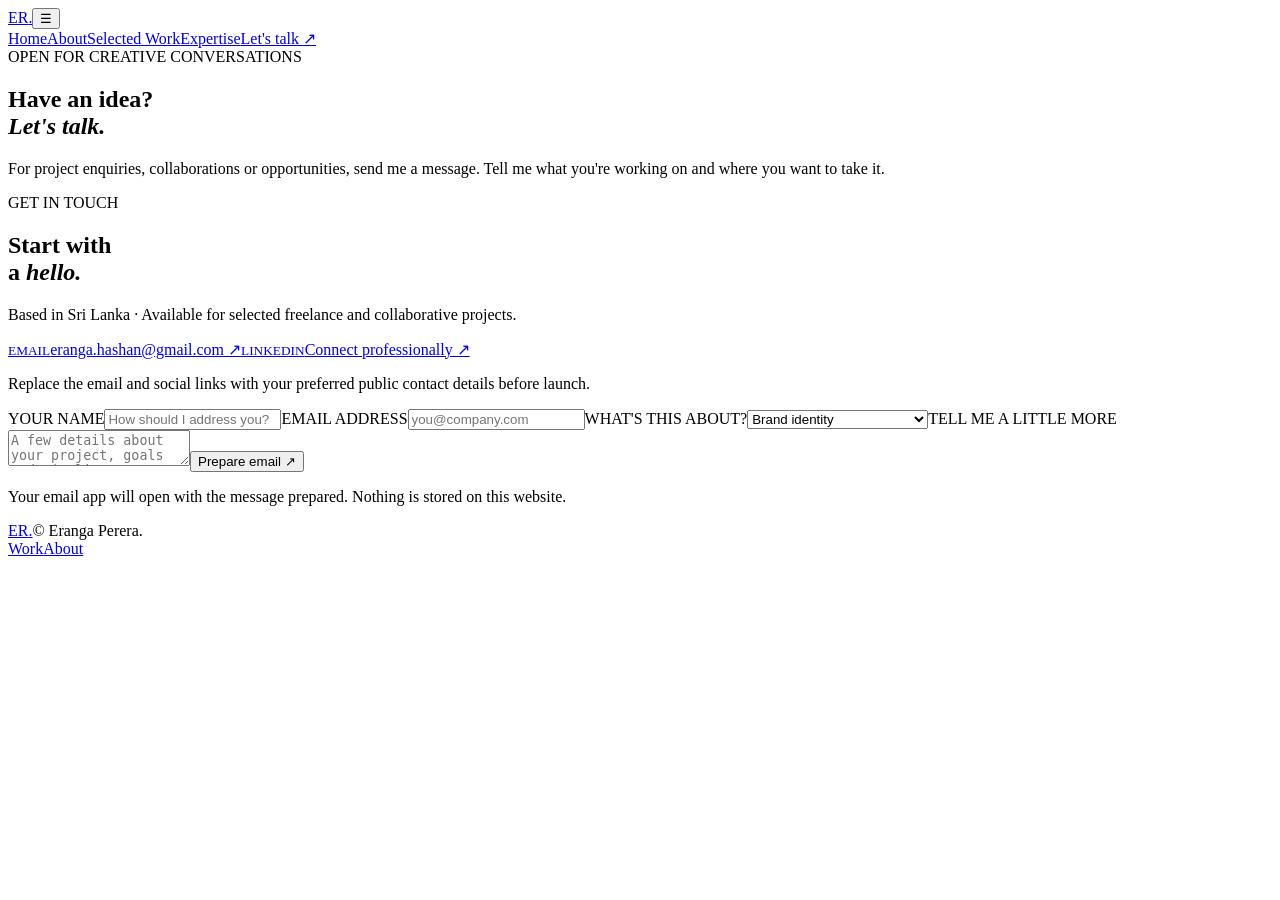
==== portfolio/contact.html @ 8f81b71a "Create Eranga Perera personal portfolio website" ====
<!doctype html><html lang="en"><head><meta charset="utf-8"><meta name="viewport" content="width=device-width,initial-scale=1"><meta name="theme-color" content="#08090b"><title>Contact — Eranga Perera</title><link rel="stylesheet" href="https://fonts.googleapis.com/css2?family=DM+Sans:wght@400;500;600;700&family=Space+Grotesk:wght@400;500;600;700&display=swap"><link rel="stylesheet" href="assets/css/portfolio.css"></head><body><header class="header"><div class="container nav"><a class="wordmark" href="index.html">ER<span>.</span></a><button class="menu" aria-label="Toggle navigation">☰</button><nav class="navlinks"><a href="index.html">Home</a><a href="about.html">About</a><a href="work.html">Selected Work</a><a href="services.html">Expertise</a><a class="nav-contact active" href="contact.html">Let's talk <span>↗</span></a></nav></div></header><main><section class="page-hero"><div class="container"><div class="eyebrow">OPEN FOR CREATIVE CONVERSATIONS</div><h1>Have an idea?<br><em>Let's talk.</em></h1><p class="intro">For project enquiries, collaborations or opportunities, send me a message. Tell me what you're working on and where you want to take it.</p></div></section><section class="section"><div class="container contact-grid"><div><div class="eyebrow">GET IN TOUCH</div><h2>Start with<br>a <em>hello.</em></h2><p class="muted">Based in Sri Lanka · Available for selected freelance and collaborative projects.</p><div class="contact-links"><a href="mailto:eranga.hashan@gmail.com"><small>EMAIL</small><span>eranga.hashan@gmail.com ↗</span></a><a href="https://www.linkedin.com/" target="_blank" rel="noreferrer"><small>LINKEDIN</small><span>Connect professionally ↗</span></a></div><p class="disclaimer">Replace the email and social links with your preferred public contact details before launch.</p></div><form class="contact-form" id="contactForm"><label for="name">YOUR NAME</label><input id="name" name="name" required placeholder="How should I address you?"><label for="email">EMAIL ADDRESS</label><input id="email" name="email" type="email" required placeholder="you@company.com"><label for="subject">WHAT'S THIS ABOUT?</label><select id="subject" name="subject"><option>Brand identity</option><option>Graphic design / campaign</option><option>Motion graphics / video</option><option>Website / digital design</option><option>Collaboration / opportunity</option><option>Something else</option></select><label for="message">TELL ME A LITTLE MORE</label><textarea id="message" name="message" required placeholder="A few details about your project, goals and timeline..."></textarea><button class="btn" type="submit">Prepare email ↗</button><p class="form-note" id="formNote">Your email app will open with the message prepared. Nothing is stored on this website.</p></form></div></section></main><footer><div class="container footer"><a class="wordmark" href="index.html">ER<span>.</span></a><span>© <b data-year></b> Eranga Perera.</span><div><a href="work.html">Work</a><a href="about.html">About</a></div></div></footer><script src="assets/js/portfolio.js"></script></body></html>
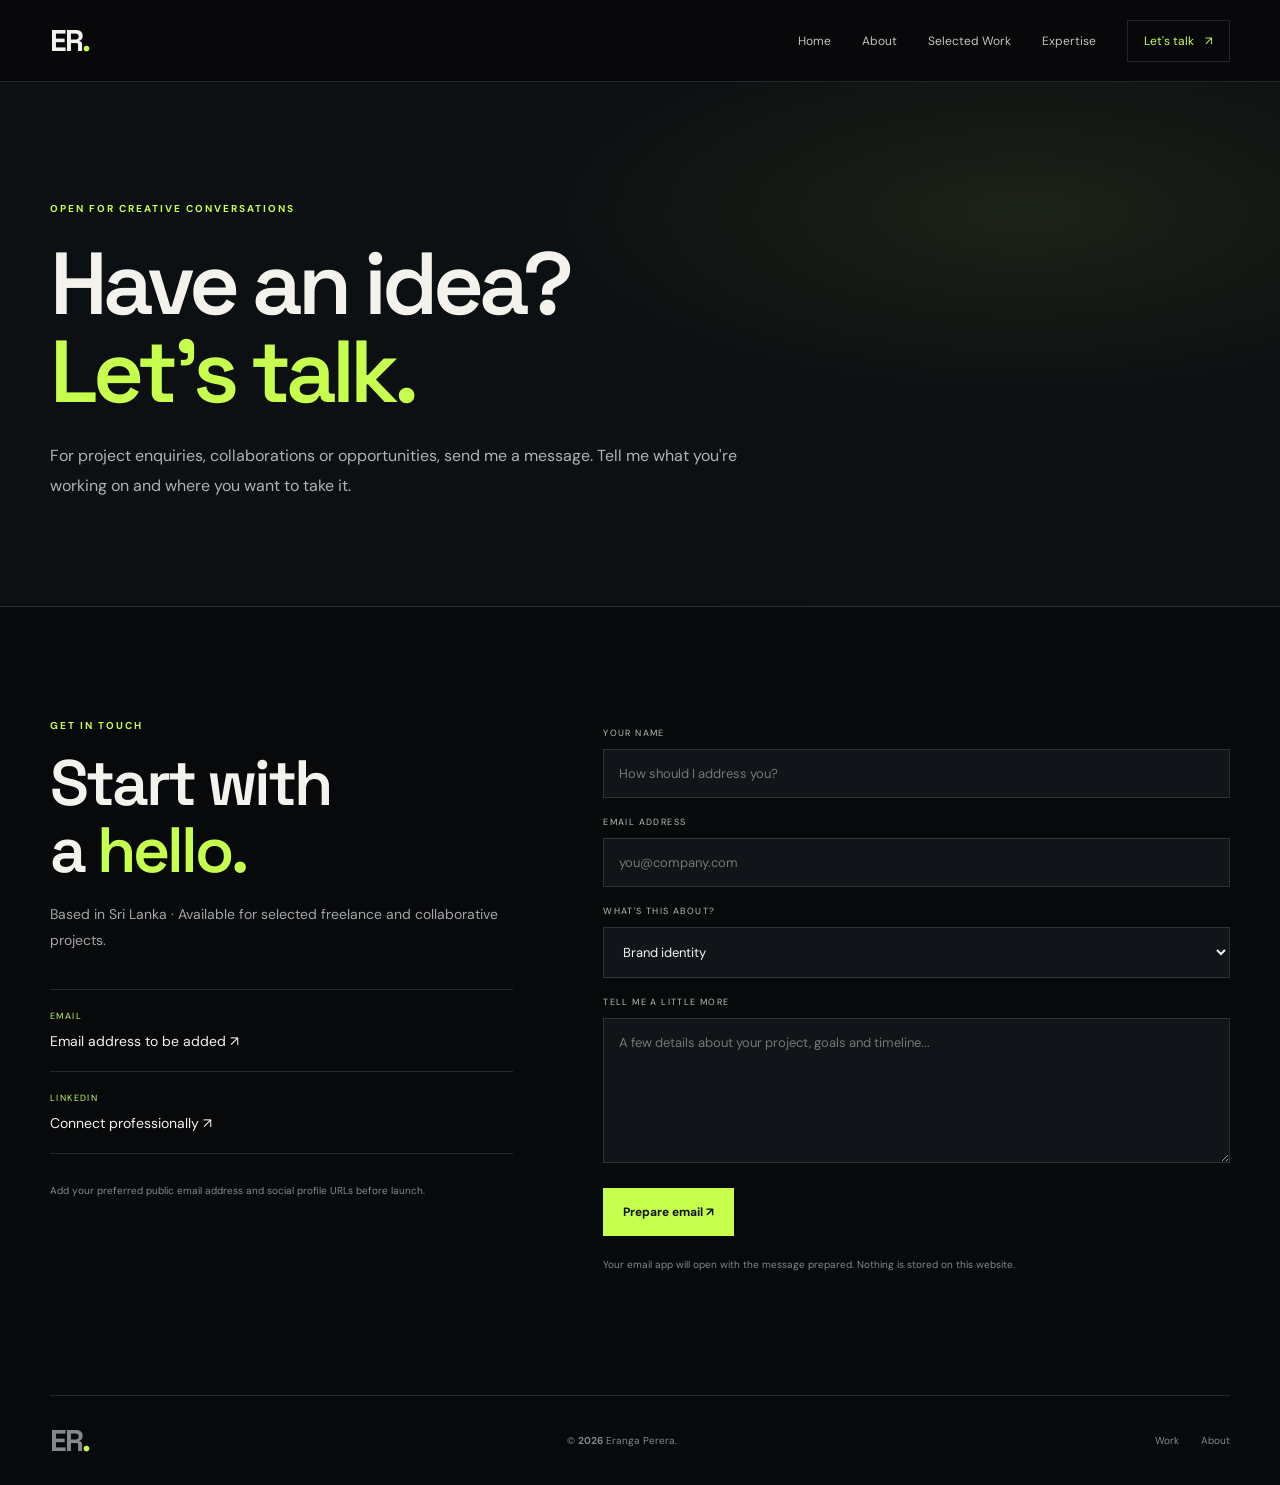
==== commit aaadd6d5: "Remove unconfirmed contact details from portfolio" ====
--- a/portfolio/contact.html
+++ b/portfolio/contact.html
@@ -1 +1 @@
-<!doctype html><html lang="en"><head><meta charset="utf-8"><meta name="viewport" content="width=device-width,initial-scale=1"><meta name="theme-color" content="#08090b"><title>Contact — Eranga Perera</title><link rel="stylesheet" href="https://fonts.googleapis.com/css2?family=DM+Sans:wght@400;500;600;700&family=Space+Grotesk:wght@400;500;600;700&display=swap"><link rel="stylesheet" href="assets/css/portfolio.css"></head><body><header class="header"><div class="container nav"><a class="wordmark" href="index.html">ER<span>.</span></a><button class="menu" aria-label="Toggle navigation">☰</button><nav class="navlinks"><a href="index.html">Home</a><a href="about.html">About</a><a href="work.html">Selected Work</a><a href="services.html">Expertise</a><a class="nav-contact active" href="contact.html">Let's talk <span>↗</span></a></nav></div></header><main><section class="page-hero"><div class="container"><div class="eyebrow">OPEN FOR CREATIVE CONVERSATIONS</div><h1>Have an idea?<br><em>Let's talk.</em></h1><p class="intro">For project enquiries, collaborations or opportunities, send me a message. Tell me what you're working on and where you want to take it.</p></div></section><section class="section"><div class="container contact-grid"><div><div class="eyebrow">GET IN TOUCH</div><h2>Start with<br>a <em>hello.</em></h2><p class="muted">Based in Sri Lanka · Available for selected freelance and collaborative projects.</p><div class="contact-links"><a href="mailto:eranga.hashan@gmail.com"><small>EMAIL</small><span>eranga.hashan@gmail.com ↗</span></a><a href="https://www.linkedin.com/" target="_blank" rel="noreferrer"><small>LINKEDIN</small><span>Connect professionally ↗</span></a></div><p class="disclaimer">Replace the email and social links with your preferred public contact details before launch.</p></div><form class="contact-form" id="contactForm"><label for="name">YOUR NAME</label><input id="name" name="name" required placeholder="How should I address you?"><label for="email">EMAIL ADDRESS</label><input id="email" name="email" type="email" required placeholder="you@company.com"><label for="subject">WHAT'S THIS ABOUT?</label><select id="subject" name="subject"><option>Brand identity</option><option>Graphic design / campaign</option><option>Motion graphics / video</option><option>Website / digital design</option><option>Collaboration / opportunity</option><option>Something else</option></select><label for="message">TELL ME A LITTLE MORE</label><textarea id="message" name="message" required placeholder="A few details about your project, goals and timeline..."></textarea><button class="btn" type="submit">Prepare email ↗</button><p class="form-note" id="formNote">Your email app will open with the message prepared. Nothing is stored on this website.</p></form></div></section></main><footer><div class="container footer"><a class="wordmark" href="index.html">ER<span>.</span></a><span>© <b data-year></b> Eranga Perera.</span><div><a href="work.html">Work</a><a href="about.html">About</a></div></div></footer><script src="assets/js/portfolio.js"></script></body></html>+<!doctype html><html lang="en"><head><meta charset="utf-8"><meta name="viewport" content="width=device-width,initial-scale=1"><meta name="theme-color" content="#08090b"><title>Contact — Eranga Perera</title><link rel="stylesheet" href="https://fonts.googleapis.com/css2?family=DM+Sans:wght@400;500;600;700&family=Space+Grotesk:wght@400;500;600;700&display=swap"><link rel="stylesheet" href="assets/css/portfolio.css"></head><body><header class="header"><div class="container nav"><a class="wordmark" href="index.html">ER<span>.</span></a><button class="menu" aria-label="Toggle navigation">☰</button><nav class="navlinks"><a href="index.html">Home</a><a href="about.html">About</a><a href="work.html">Selected Work</a><a href="services.html">Expertise</a><a class="nav-contact active" href="contact.html">Let's talk <span>↗</span></a></nav></div></header><main><section class="page-hero"><div class="container"><div class="eyebrow">OPEN FOR CREATIVE CONVERSATIONS</div><h1>Have an idea?<br><em>Let's talk.</em></h1><p class="intro">For project enquiries, collaborations or opportunities, send me a message. Tell me what you're working on and where you want to take it.</p></div></section><section class="section"><div class="container contact-grid"><div><div class="eyebrow">GET IN TOUCH</div><h2>Start with<br>a <em>hello.</em></h2><p class="muted">Based in Sri Lanka · Available for selected freelance and collaborative projects.</p><div class="contact-links"><a href="mailto:"><small>EMAIL</small><span>Email address to be added ↗</span></a><a href="https://www.linkedin.com/" target="_blank" rel="noreferrer"><small>LINKEDIN</small><span>Connect professionally ↗</span></a></div><p class="disclaimer">Add your preferred public email address and social profile URLs before launch.</p></div><form class="contact-form" id="contactForm"><label for="name">YOUR NAME</label><input id="name" name="name" required placeholder="How should I address you?"><label for="email">EMAIL ADDRESS</label><input id="email" name="email" type="email" required placeholder="you@company.com"><label for="subject">WHAT'S THIS ABOUT?</label><select id="subject" name="subject"><option>Brand identity</option><option>Graphic design / campaign</option><option>Motion graphics / video</option><option>Website / digital design</option><option>Collaboration / opportunity</option><option>Something else</option></select><label for="message">TELL ME A LITTLE MORE</label><textarea id="message" name="message" required placeholder="A few details about your project, goals and timeline..."></textarea><button class="btn" type="submit">Prepare email ↗</button><p class="form-note" id="formNote">Your email app will open with the message prepared. Nothing is stored on this website.</p></form></div></section></main><footer><div class="container footer"><a class="wordmark" href="index.html">ER<span>.</span></a><span>© <b data-year></b> Eranga Perera.</span><div><a href="work.html">Work</a><a href="about.html">About</a></div></div></footer><script src="assets/js/portfolio.js"></script></body></html>
--- a/portfolio/assets/css/portfolio.css
+++ b/portfolio/assets/css/portfolio.css
@@ -0,0 +1,3 @@
+:root{--bg:#08090b;--panel:#101216;--panel2:#15191e;--text:#f4f2ed;--muted:#a3a5a6;--line:rgba(255,255,255,.12);--lime:#c6ff4d;--max:1180px}*{box-sizing:border-box}html{scroll-behavior:smooth;scroll-padding-top:90px}body{margin:0;background:var(--bg);color:var(--text);font-family:'DM Sans',sans-serif}a{color:inherit;text-decoration:none}button,input,textarea,select{font:inherit}.container{width:min(var(--max),calc(100% - 52px));margin:auto}.header{height:82px;position:sticky;top:0;z-index:20;background:rgba(8,9,11,.88);backdrop-filter:blur(18px);border-bottom:1px solid var(--line)}.nav{height:100%;display:flex;align-items:center;justify-content:space-between}.wordmark{font:700 30px 'Space Grotesk';letter-spacing:-2px}.wordmark span{color:var(--lime)}.navlinks{display:flex;align-items:center;gap:31px;font-size:12px;color:#c3c3c1}.navlinks a{transition:.2s}.navlinks a:hover,.navlinks a.active{color:var(--lime)}.nav-contact{border:1px solid var(--line);padding:12px 16px}.nav-contact span{color:var(--lime);margin-left:8px}.menu{display:none;background:none;border:0;color:var(--text);font-size:25px}.hero{min-height:690px;padding:105px 0 45px;position:relative;overflow:hidden;background:radial-gradient(ellipse at 77% 42%,rgba(198,255,77,.09),transparent 31%),linear-gradient(120deg,#08090b,#0d1012)}.hero-grid{display:grid;grid-template-columns:1.08fr .92fr;align-items:center;gap:45px}.eyebrow{font-size:10px;letter-spacing:2px;font-weight:700;color:var(--lime)}.eyebrow i{display:inline-block;width:25px;height:1px;background:var(--lime);vertical-align:middle;margin-right:9px}.hero h1,.page-hero h1{font:600 clamp(62px,8vw,104px)/.98 'Space Grotesk';letter-spacing:-6px;margin:29px 0}.hero h1 em,.page-hero h1 em,.section h2 em,.experience-section h2 em,.cta h2 em,.about-grid h2 em,.contact-grid h2 em{font-style:normal;color:var(--lime)}.intro{max-width:560px;color:#b0b2b2;font-size:16px;line-height:1.85}.actions{display:flex;align-items:center;gap:26px;margin-top:31px}.btn{display:inline-flex;align-items:center;gap:22px;background:var(--lime);color:#10120b;padding:15px 19px;font-size:12px;font-weight:700;border:1px solid var(--lime);transition:.25s}.btn:hover{background:transparent;color:var(--lime);transform:translateY(-2px)}.btn span{font-size:17px}.text-link{font-size:12px;color:#e4e4df}.text-link span{color:var(--lime);margin-left:7px}.text-link:hover{color:var(--lime)}.hero-foot{display:flex;gap:12px;align-items:center;margin-top:73px;color:#7f8586;font-size:9px;letter-spacing:1.3px}.hero-foot b{color:var(--lime)}.hero-visual{height:480px;position:relative;border:1px solid rgba(255,255,255,.14);background:linear-gradient(145deg,#181c1d,#0b0d0e);overflow:hidden}.hero-visual:before{content:'';position:absolute;inset:14px;border:1px solid rgba(255,255,255,.06)}.visual-top,.visual-bottom{position:absolute;left:28px;right:28px;display:flex;justify-content:space-between;color:#899091;font-size:9px;letter-spacing:1.5px}.visual-top{top:27px}.visual-bottom{bottom:26px}.orbit{position:absolute;border:1px solid rgba(198,255,77,.4);border-radius:50%;width:340px;height:340px;left:50%;top:48%;transform:translate(-50%,-50%) rotate(-28deg)}.orbit-one{box-shadow:0 0 70px rgba(198,255,77,.08),inset 0 0 60px rgba(198,255,77,.04)}.orbit-two{width:255px;height:390px;transform:translate(-50%,-50%) rotate(52deg);border-color:rgba(255,255,255,.22)}.visual-mark{position:absolute;left:50%;top:48%;transform:translate(-50%,-50%);font:700 180px/.9 'Space Grotesk';letter-spacing:-18px;color:#f3f3ed;text-shadow:0 0 50px rgba(198,255,77,.16)}.visual-mark span{color:var(--lime)}.visual-label{position:absolute;font:600 10px 'Space Grotesk';letter-spacing:1px}.visual-label small{display:block;font:9px 'DM Sans';color:#8c9290;margin-top:5px;letter-spacing:1px}.label-a{top:23%;left:8%}.label-b{right:8%;top:48%}.label-c{left:15%;bottom:22%}.scroll-cue{display:flex;align-items:center;gap:15px;margin-top:32px;color:#777e80;font-size:9px;letter-spacing:1.6px}.scroll-cue i{height:1px;width:55px;background:var(--lime)}.intro-band{padding:53px 0;background:var(--lime);color:#10120b}.band-grid{display:grid;grid-template-columns:.65fr 1.5fr 55px;gap:35px;align-items:center}.band-grid .eyebrow{color:#303a1c}.band-grid p{font:500 clamp(20px,2.5vw,30px)/1.4 'Space Grotesk';letter-spacing:-.5px;margin:0}.band-grid p strong{font-weight:700}.round-link{width:48px;height:48px;border:1px solid rgba(0,0,0,.35);border-radius:50%;display:grid;place-items:center;font-size:22px;transition:.2s}.round-link:hover{background:#111;color:var(--lime)}.section{padding:112px 0}.section-heading{display:flex;justify-content:space-between;align-items:end;margin-bottom:44px;gap:30px}.section h2,.experience-section h2,.about-grid h2,.contact-grid h2{font:600 clamp(42px,5vw,65px)/1.05 'Space Grotesk';letter-spacing:-3px;margin:16px 0}.section-heading .text-link{margin-bottom:12px}.project-grid{display:grid;grid-template-columns:1fr 1fr;gap:34px 18px}.project{min-width:0}.project-art,.case-art{height:330px;position:relative;overflow:hidden;display:flex;align-items:center;justify-content:center;border:1px solid var(--line)}.project-art:after,.case-art:after{content:'';position:absolute;inset:0;background:linear-gradient(180deg,transparent 55%,rgba(0,0,0,.32))}.nova-art{background:radial-gradient(circle at 50% 44%,#6c7272 0,#272d30 23%,#111518 59%,#080a0c 100%)}.nova-word{font:600 clamp(58px,9vw,110px) 'Space Grotesk';letter-spacing:12px;color:#d5d9d8;text-shadow:0 8px 25px #000;position:relative;z-index:1}.odyssey-art{background:linear-gradient(135deg,#0d281f,#204c37 48%,#081711)}.odyssey-word{font:500 clamp(34px,5vw,65px) 'Space Grotesk';letter-spacing:8px;color:#e4d8b8;position:relative;z-index:1}.nexus-art{background:radial-gradient(circle at 50% 50%,#92999b,#30383b 28%,#0c1012 73%)}.nexus-symbol{font:700 190px 'Space Grotesk';color:#d8dcdd;text-shadow:0 8px 25px #000;position:relative;z-index:1}.campaign-art{background:linear-gradient(135deg,#2b1525,#71334d 48%,#130e17)}.campaign-type{font:700 clamp(40px,6vw,76px)/.9 'Space Grotesk';letter-spacing:-3px;color:#fff;position:relative;z-index:1;text-align:center}.art-caption{position:absolute;z-index:2;left:20px;bottom:18px;color:rgba(255,255,255,.62);font-size:8px;letter-spacing:2px}.project-meta{display:flex;justify-content:space-between;align-items:center;padding:18px 2px}.project-meta small,.case-copy small{font-size:9px;color:var(--lime);letter-spacing:1.4px}.project-meta h3{font:600 21px 'Space Grotesk';margin:8px 0 0}.project-meta>span{font-size:22px;color:var(--lime);transition:.2s}.project:hover .project-meta>span{transform:translate(4px,-4px)}.experience-section{padding:100px 0;background:#101317}.experience-grid{display:grid;grid-template-columns:.8fr 1.2fr;gap:100px}.experience-section h2{margin-bottom:18px}.muted{color:var(--muted);font-size:14px;line-height:1.9}.timeline{border-top:1px solid var(--line)}.timeline-item{display:grid;grid-template-columns:160px 1fr;gap:25px;padding:24px 0;border-bottom:1px solid var(--line)}.timeline-item>span{font-size:9px;color:var(--lime);letter-spacing:1.2px;padding-top:6px}.timeline-item h3{font:600 20px 'Space Grotesk';margin:0 0 6px}.timeline-item p{font-size:12px;color:#a1a5a5;margin:0;line-height:1.7}.cta-section{padding:100px 0}.cta{position:relative;overflow:hidden;padding:65px;background:linear-gradient(120deg,#171d17,#101317);border:1px solid rgba(198,255,77,.22)}.cta h2{font:600 clamp(44px,6vw,76px)/1.03 'Space Grotesk';letter-spacing:-4px;margin:20px 0 30px;position:relative;z-index:1}.cta .btn{position:relative;z-index:1}.cta-orb{position:absolute;width:340px;height:340px;border:1px solid rgba(198,255,77,.22);border-radius:50%;right:7%;top:5%;box-shadow:0 0 0 40px rgba(198,255,77,.025),0 0 0 80px rgba(198,255,77,.018)}.footer{min-height:90px;display:flex;align-items:center;justify-content:space-between;gap:20px;border-top:1px solid var(--line);font-size:10px;color:#85898a}.footer>div{display:flex;gap:22px}.footer a:hover{color:var(--lime)}.page-hero{padding:120px 0 90px;background:radial-gradient(ellipse at 80% 25%,rgba(198,255,77,.08),transparent 34%),#0d1012;border-bottom:1px solid var(--line)}.page-hero h1{font:600 clamp(50px,7vw,88px)/1 'Space Grotesk';letter-spacing:-5px;margin:25px 0}.page-hero .intro{max-width:700px}.about-grid{display:grid;grid-template-columns:.9fr 1.1fr;gap:90px}.about-copy p{font-size:15px;line-height:1.95;color:#b0b2b2;margin:0 0 22px}.full-timeline{margin-top:42px}.full-timeline .timeline-item{grid-template-columns:210px 1fr;padding:30px 0}.full-timeline .muted{margin-top:10px;max-width:680px}.values-grid,.expertise-grid,.process-grid{display:grid;grid-template-columns:repeat(4,1fr);gap:12px;margin-top:38px}.values-grid article,.expertise-grid article,.process-grid>div{padding:25px;background:var(--panel);border:1px solid var(--line)}.values-grid span,.process-grid b,.expertise-grid article>span{font-size:10px;color:var(--lime);letter-spacing:1.4px}.values-grid h3,.process-grid h3{font:600 21px 'Space Grotesk';margin:28px 0 10px}.values-grid p,.process-grid p,.expertise-grid p{font-size:12px;color:var(--muted);line-height:1.8;margin:0}.filter-row{display:flex;justify-content:space-between;border-bottom:1px solid var(--line);padding-bottom:15px;margin-bottom:34px;color:#8b9090;font-size:9px;letter-spacing:1.5px}.work-list{display:grid;gap:60px}.work-row{display:grid;grid-template-columns:1fr 1fr;gap:40px;align-items:center;scroll-margin-top:100px}.case-art{height:340px}.case-copy h2{font:600 32px 'Space Grotesk';letter-spacing:-1px;margin:14px 0}.case-copy p{font-size:13px;line-height:1.9;color:var(--muted)}.tags{display:flex;flex-wrap:wrap;gap:7px;margin-top:20px}.tags span{font-size:9px;color:#c1c5c4;border:1px solid var(--line);padding:7px 9px}.disclaimer{font-size:10px;color:#858b8b;line-height:1.7;margin-top:28px}.expertise-grid{grid-template-columns:1fr 1fr}.expertise-grid article{padding:35px;min-height:270px}.expertise-grid h2{font:600 29px/1.12 'Space Grotesk';letter-spacing:-1px;margin:25px 0 12px}.process-grid{grid-template-columns:repeat(4,1fr)}.contact-grid{display:grid;grid-template-columns:.85fr 1.15fr;gap:90px}.contact-grid h2{margin-top:18px}.contact-links{margin-top:35px;border-top:1px solid var(--line)}.contact-links a{display:block;padding:20px 0;border-bottom:1px solid var(--line)}.contact-links small{display:block;font-size:9px;letter-spacing:1.4px;color:var(--lime);margin-bottom:8px}.contact-links span{font-size:14px}.contact-form{display:grid;gap:10px}.contact-form label{font-size:9px;letter-spacing:1.4px;color:#b9bdbb;margin-top:8px}.contact-form input,.contact-form textarea,.contact-form select{width:100%;background:#111418;border:1px solid var(--line);padding:15px;color:var(--text);outline:none;font-size:13px}.contact-form input:focus,.contact-form textarea:focus,.contact-form select:focus{border-color:var(--lime)}.contact-form textarea{min-height:145px;resize:vertical}.contact-form button{margin-top:15px;justify-self:start;cursor:pointer}.form-note{font-size:10px;color:#828888;line-height:1.7}.reveal{opacity:0;transform:translateY(18px);transition:.7s}.reveal.visible{opacity:1;transform:none}
+@media(max-width:850px){.hero-grid{grid-template-columns:1fr}.hero-visual{max-width:600px;width:100%;margin:15px auto 0}.hero{padding-top:85px}.experience-grid,.about-grid,.contact-grid{grid-template-columns:1fr;gap:45px}.values-grid,.process-grid{grid-template-columns:1fr 1fr}.work-row{gap:25px}.timeline-item{grid-template-columns:135px 1fr}.band-grid{grid-template-columns:1fr 50px}.band-grid .eyebrow{grid-column:1/-1}.navlinks{gap:18px}.navlinks a{font-size:11px}}@media(max-width:620px){.container{width:calc(100% - 36px)}.header{height:70px}.menu{display:block}.navlinks{display:none;position:absolute;top:69px;left:0;right:0;background:#0b0d10;padding:25px 22px 30px;flex-direction:column;align-items:flex-start;border-bottom:1px solid var(--line)}.navlinks.open{display:flex}.navlinks a{font-size:13px}.hero{padding:80px 0 35px}.hero h1{font-size:62px;letter-spacing:-4px}.intro{font-size:14px}.hero-visual{height:370px}.visual-mark{font-size:140px}.orbit{width:260px;height:260px}.orbit-two{width:200px;height:310px}.hero-foot{flex-wrap:wrap;margin-top:48px;font-size:8px}.scroll-cue{margin-top:25px}.intro-band{padding:38px 0}.band-grid{gap:18px}.band-grid p{font-size:22px}.section{padding:78px 0}.section-heading{display:block}.section-heading .text-link{display:inline-block;margin-top:12px}.project-grid{grid-template-columns:1fr;gap:20px}.project-art{height:280px}.experience-section{padding:75px 0}.experience-grid{gap:35px}.timeline-item,.full-timeline .timeline-item{grid-template-columns:1fr;gap:10px}.cta-section{padding:70px 0}.cta{padding:38px 24px}.cta-orb{right:-190px}.footer{padding:25px 0;align-items:flex-start;flex-direction:column}.page-hero{padding:85px 0 65px}.page-hero h1{font-size:54px;letter-spacing:-3px}.values-grid,.process-grid,.expertise-grid{grid-template-columns:1fr}.work-row{grid-template-columns:1fr;gap:18px}.case-art{height:270px}.case-copy h2{font-size:27px}.filter-row{font-size:8px}.expertise-grid article{min-height:0}.contact-grid{gap:35px}}
+@media(prefers-reduced-motion:reduce){html{scroll-behavior:auto}*,*:before,*:after{transition:none!important;animation:none!important}}
